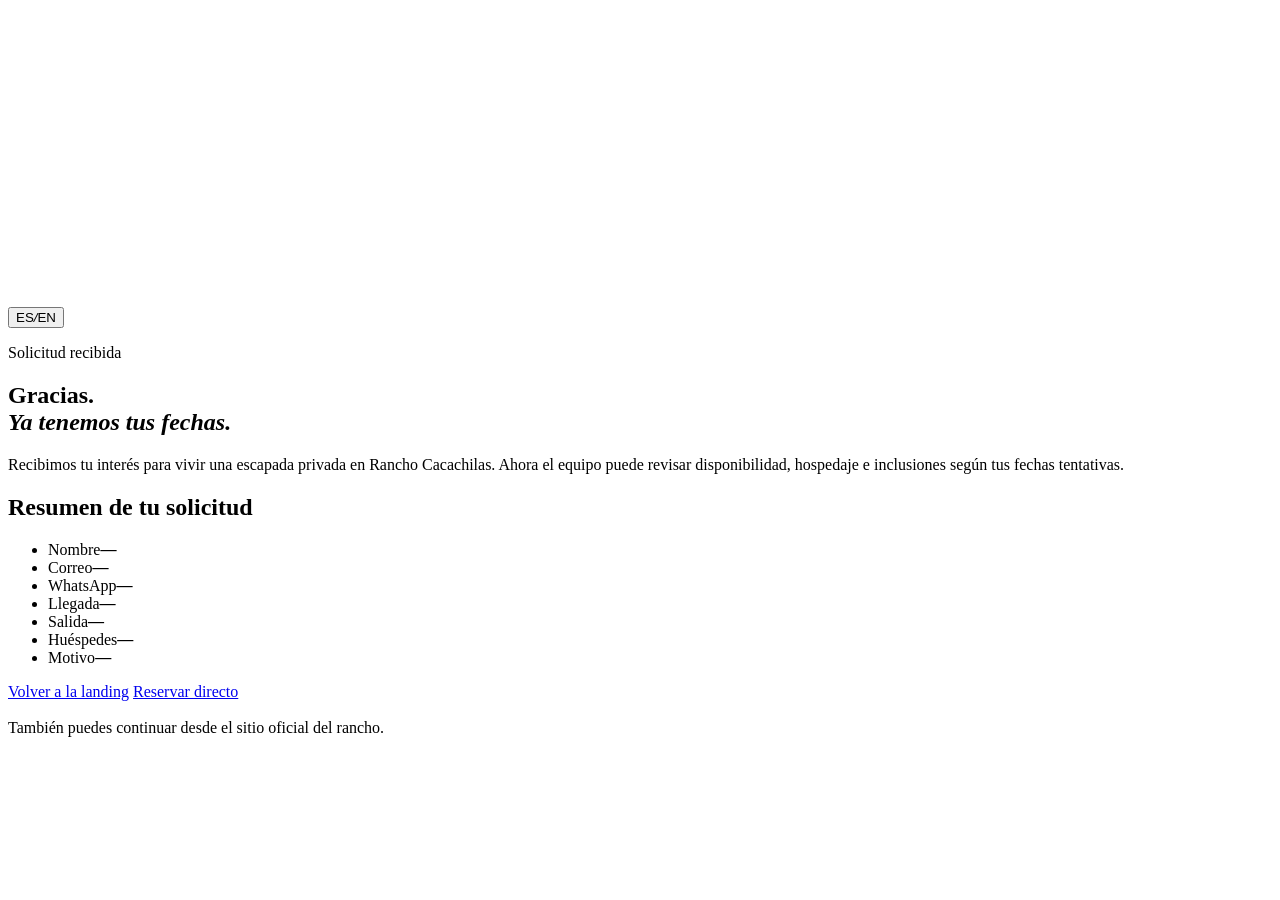
==== thankyou.html @ 883b2c85 "primera versión landing rancho cacachilas" ====
<!DOCTYPE html>
<html lang="es" data-lang="es">
<head>
  <meta charset="UTF-8" />
  <meta name="viewport" content="width=device-width, initial-scale=1.0" />
  <meta name="description" content="Gracias por solicitar disponibilidad para tu escapada en Rancho Cacachilas." />
  <title>Solicitud recibida | Rancho Cacachilas</title>
  <link rel="icon" href="assets/logo-color.svg" type="image/svg+xml" />
  <link rel="preconnect" href="https://fonts.googleapis.com" />
  <link rel="preconnect" href="https://fonts.gstatic.com" crossorigin />
  <link rel="stylesheet" href="https://fonts.googleapis.com/css2?family=Cormorant+Garamond:ital,wght@0,300;0,400;0,500;1,300;1,400&family=Cinzel:wght@400;500&family=Archivo:wght@400;500;600&display=swap" />
  <link rel="stylesheet" href="landing.css" />
</head>
<body class="ty-page">
  <div class="scroll-progress" aria-hidden="true"><span></span></div>
  <div class="cursor-dot" aria-hidden="true"></div>
  <div class="cursor-follower" aria-hidden="true"></div>
  <nav class="ty-nav" aria-label="Rancho Cacachilas">
    <a href="index.html" aria-label="Rancho Cacachilas"><img src="assets/logo-wh.svg" alt="Rancho Cacachilas" /></a>
    <button class="lang-toggle" type="button" data-lang-toggle aria-label="Cambiar idioma"><span>ES</span><i>/</i><span>EN</span></button>
  </nav>
  <main class="ty-hero">
    <div class="ty-bg" style="--bg:url('https://images.squarespace-cdn.com/content/v1/5477a99ae4b06dd3acaaf4ea/1692028775080-TD83GMRN2IYTB6SFDQ0N/Eventos-culinarios-en-Rancho-Cacachilas-Baja-California-Sur-sunset.jpg')"></div>
    <div class="container ty-grid">
      <section>
        <p class="eyebrow ty-kicker" data-i18n="ty.eyebrow">Solicitud recibida</p>
        <h1 class="ty-title" data-i18n-html="ty.title">Gracias<span data-ty-name></span>.<br><em>Ya tenemos tus fechas.</em></h1>
        <p class="ty-copy" data-i18n="ty.copy">Recibimos tu interés para vivir una escapada privada en Rancho Cacachilas. Ahora el equipo puede revisar disponibilidad, hospedaje e inclusiones según tus fechas tentativas.</p>
      </section>
      <aside class="ty-summary">
        <h2 data-i18n="ty.summary">Resumen de tu solicitud</h2>
        <ul class="ty-list">
          <li><span data-i18n="ty.name">Nombre</span><strong data-ty-field="name">—</strong></li>
          <li><span data-i18n="ty.email">Correo</span><strong data-ty-field="email">—</strong></li>
          <li><span data-i18n="ty.phone">WhatsApp</span><strong data-ty-field="phone">—</strong></li>
          <li><span data-i18n="ty.arrive">Llegada</span><strong data-ty-field="arrive">—</strong></li>
          <li><span data-i18n="ty.leave">Salida</span><strong data-ty-field="leave">—</strong></li>
          <li><span data-i18n="ty.guests">Huéspedes</span><strong data-ty-field="guests">—</strong></li>
          <li><span data-i18n="ty.intent">Motivo</span><strong data-ty-field="intent">—</strong></li>
        </ul>
        <div class="ty-actions">
          <a class="btn-submit" href="index.html#reserva" data-i18n="ty.back">Volver a la landing</a>
          <a class="btn-submit ghost" href="https://us2.cloudbeds.com/es/reservation/N766UX?currency=mxn" target="_blank" rel="noopener" data-i18n="ty.official">Reservar directo</a>
        </div>
        <p class="body-text" style="margin-top:18px;color:var(--on-light-mute);" data-i18n="ty.note">También puedes continuar desde el sitio oficial del rancho.</p>
      </aside>
    </div>
  </main>
  <script src="landing.js"></script>
</body>
</html>
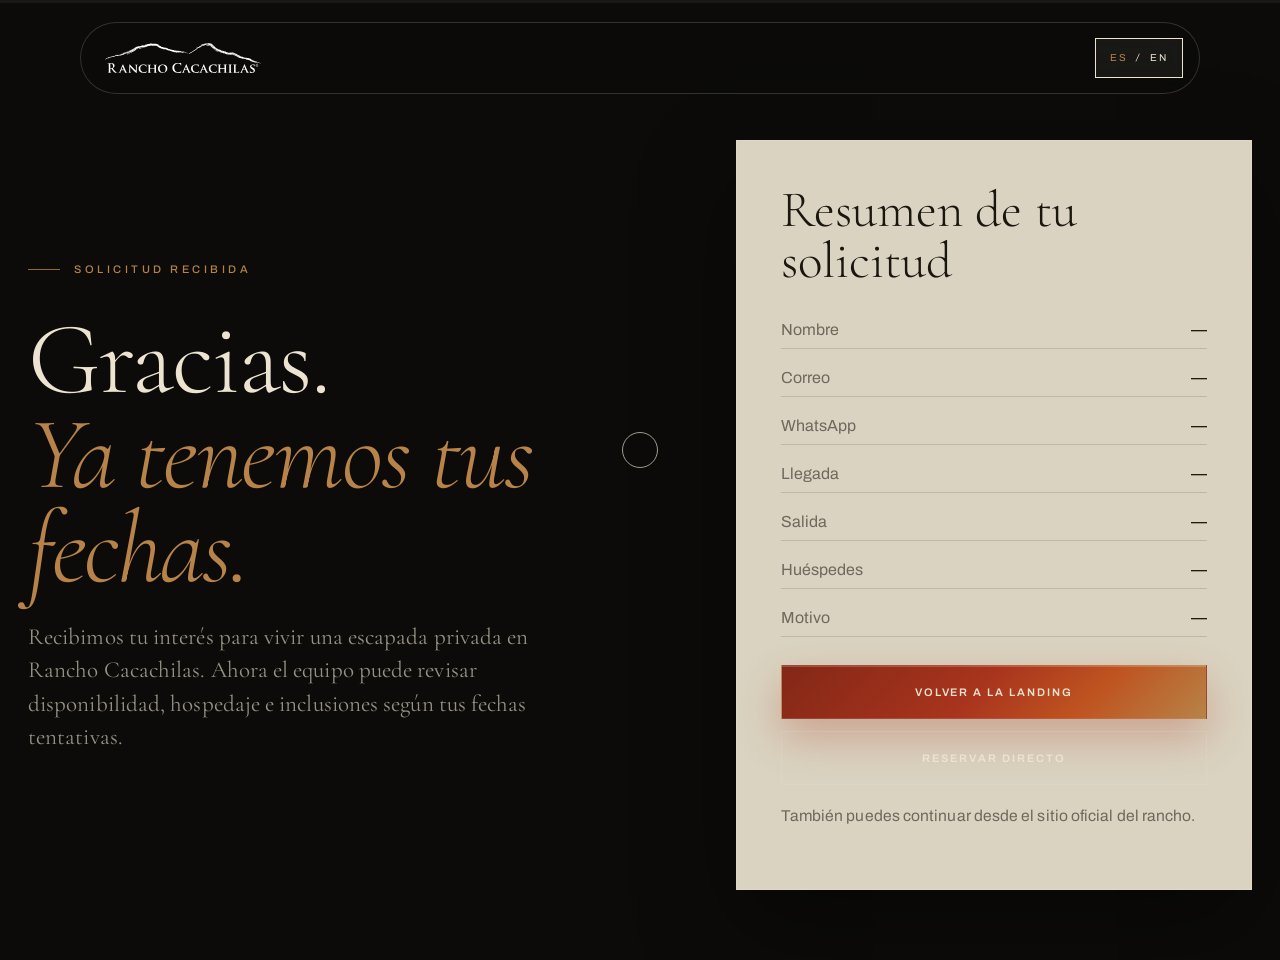
==== commit 3543912d: "cambio nombre archivo css y js" ====
--- a/thankyou.html
+++ b/thankyou.html
@@ -9,7 +9,7 @@
   <link rel="preconnect" href="https://fonts.googleapis.com" />
   <link rel="preconnect" href="https://fonts.gstatic.com" crossorigin />
   <link rel="stylesheet" href="https://fonts.googleapis.com/css2?family=Cormorant+Garamond:ital,wght@0,300;0,400;0,500;1,300;1,400&family=Cinzel:wght@400;500&family=Archivo:wght@400;500;600&display=swap" />
-  <link rel="stylesheet" href="landing.css" />
+  <link rel="stylesheet" href="styles.css" />
 </head>
 <body class="ty-page">
   <div class="scroll-progress" aria-hidden="true"><span></span></div>
@@ -46,6 +46,6 @@
       </aside>
     </div>
   </main>
-  <script src="landing.js"></script>
+  <script src="main.js"></script>
 </body>
 </html>
--- a/styles.css
+++ b/styles.css
@@ -0,0 +1,1973 @@
+/* =========================================================
+   Rancho Cacachilas — Landing v2 (cinematic minimal)
+   ========================================================= */
+
+:root {
+  --ink:            #0c0b09;
+  --ink-2:          #15130f;
+  --ink-soft:       #2a251f;
+  --paper:          #ece4d1;
+  --paper-2:        #f3ecd9;
+  --paper-soft:     #d9cfb6;
+  --clay:           #a8341d;
+  --clay-dark:      #832717;
+  --bronze:         #b78348;
+  --sand:           #c9b48a;
+
+  --on-dark:        #ece4d1;
+  --on-dark-mute:   rgba(236,228,209,.62);
+  --on-dark-faint:  rgba(236,228,209,.32);
+  --on-light:       #1a160f;
+  --on-light-mute:  rgba(26,22,15,.56);
+  --on-light-faint: rgba(26,22,15,.18);
+
+  --line-dark:      rgba(236,228,209,.18);
+  --line-light:     rgba(26,22,15,.14);
+
+  --font-display:   "Cormorant Garamond", "Trajan Pro", Georgia, serif;
+  --font-roman:     "Cinzel", "Trajan Pro", Georgia, serif;
+  --font-ui:        "Archivo", "Akzidenz Grotesk", Arial, sans-serif;
+
+  --ease:           cubic-bezier(.22,.61,.36,1);
+  --ease-out:       cubic-bezier(.16,1,.3,1);
+  --ease-cinema:    cubic-bezier(.65,0,.05,1);
+
+  --container:      min(1380px, calc(100% - 56px));
+  --container-wide: min(1620px, calc(100% - 56px));
+}
+
+/* RESET */
+* { box-sizing: border-box; }
+html { scroll-behavior: smooth; -webkit-font-smoothing: antialiased; }
+body {
+  margin: 0;
+  font-family: var(--font-ui);
+  font-weight: 400;
+  background: var(--ink);
+  color: var(--on-dark);
+  overflow-x: hidden;
+  letter-spacing: .005em;
+}
+body.menu-open { overflow: hidden; }
+img, svg { display: block; max-width: 100%; }
+a { color: inherit; text-decoration: none; }
+button { font: inherit; background: none; border: 0; color: inherit; cursor: pointer; }
+::selection { background: var(--clay); color: var(--paper); }
+
+/* CUSTOM SCROLLBARS (vertical + horizontal) */
+::-webkit-scrollbar { width: 10px; height: 10px; }
+::-webkit-scrollbar-track { background: var(--ink); }
+::-webkit-scrollbar-thumb {
+  background: linear-gradient(180deg, var(--clay-dark), var(--clay) 50%, var(--bronze));
+  border-radius: 99px;
+  border: 2px solid var(--ink);
+  box-shadow: inset 0 0 0 1px rgba(236,228,209,.06);
+}
+::-webkit-scrollbar-thumb:hover { background: linear-gradient(180deg, var(--clay), var(--bronze), var(--sand)); }
+::-webkit-scrollbar-corner { background: var(--ink); }
+html { scrollbar-color: var(--clay) var(--ink); scrollbar-width: thin; }
+
+/* SCROLL PROGRESS BAR (top) */
+.scroll-progress {
+  position: fixed;
+  inset: 0 0 auto 0;
+  height: 3px;
+  z-index: 9998;
+  background: rgba(236,228,209,.06);
+  pointer-events: none;
+}
+.scroll-progress span {
+  display: block;
+  width: 0;
+  height: 100%;
+  background: linear-gradient(90deg, var(--clay), var(--bronze), var(--sand));
+  box-shadow: 0 0 18px rgba(168,52,29,.55);
+}
+
+/* CUSTOM CURSOR */
+@media (hover: hover) and (pointer: fine) {
+  body, a, button, label, input, select, textarea { cursor: none; }
+}
+.cursor-dot,
+.cursor-follower {
+  position: fixed;
+  top: 0; left: 0;
+  pointer-events: none;
+  z-index: 9999;
+  will-change: transform;
+  transform: translate3d(-100px, -100px, 0);
+}
+.cursor-dot {
+  width: 7px; height: 7px;
+  border-radius: 50%;
+  background: var(--bronze);
+  box-shadow: 0 0 18px rgba(183,131,72,.75);
+}
+.cursor-follower {
+  width: 36px; height: 36px;
+  border: 1px solid rgba(236,228,209,.7);
+  border-radius: 50%;
+  mix-blend-mode: difference;
+  transition: width .35s var(--ease), height .35s var(--ease),
+              background .35s var(--ease), border-color .35s var(--ease),
+              border-radius .35s var(--ease);
+}
+body.cursor-active .cursor-follower {
+  width: 64px; height: 64px;
+  border-color: rgba(183,131,72,.9);
+  background: rgba(183,131,72,.10);
+}
+body.cursor-text .cursor-follower {
+  width: 14px; height: 32px;
+  border-radius: 4px;
+  background: rgba(183,131,72,.25);
+  border-color: rgba(183,131,72,.9);
+}
+@media (pointer: coarse), (hover: none) {
+  .cursor-dot, .cursor-follower { display: none; }
+  body, a, button, label, input, select, textarea { cursor: auto; }
+  button, a { cursor: pointer; }
+}
+
+.container       { width: var(--container);      margin-inline: auto; position: relative; }
+.container-wide  { width: var(--container-wide); margin-inline: auto; position: relative; }
+
+/* TYPOGRAPHY */
+.eyebrow {
+  display: inline-flex;
+  align-items: center;
+  gap: 14px;
+  font-family: var(--font-ui);
+  font-size: 11px;
+  font-weight: 500;
+  text-transform: uppercase;
+  letter-spacing: .32em;
+  color: var(--on-dark-mute);
+}
+.eyebrow::before {
+  content: "";
+  width: 32px;
+  height: 1px;
+  background: currentColor;
+  opacity: .8;
+}
+.on-light .eyebrow { color: var(--on-light-mute); }
+
+.display-1, .display-2, .display-3 {
+  font-family: var(--font-display);
+  font-weight: 300;
+  letter-spacing: -.018em;
+  margin: 0;
+  text-wrap: balance;
+}
+.display-1 { font-size: clamp(3.4rem, 8.2vw, 9.5rem); line-height: .92; }
+.display-2 { font-size: clamp(2.6rem, 5.6vw, 6.2rem); line-height: .96; }
+.display-3 { font-size: clamp(1.9rem, 3.2vw, 3.4rem); line-height: 1.06; }
+.display-1 em, .display-2 em, .display-3 em {
+  font-style: italic;
+  font-weight: 400;
+  color: var(--bronze);
+}
+.on-light .display-1 em,
+.on-light .display-2 em,
+.on-light .display-3 em { color: var(--clay); }
+
+.lead {
+  font-family: var(--font-display);
+  font-style: italic;
+  font-weight: 300;
+  font-size: clamp(1.15rem, 1.6vw, 1.45rem);
+  line-height: 1.5;
+  color: var(--on-dark-mute);
+  max-width: 52ch;
+}
+.on-light .lead { color: var(--on-light-mute); }
+
+.body-text {
+  font-family: var(--font-ui);
+  font-size: .98rem;
+  line-height: 1.65;
+  color: var(--on-dark-mute);
+  max-width: 56ch;
+}
+.on-light .body-text { color: var(--on-light-mute); }
+
+/* SECTIONS */
+section { position: relative; }
+.on-light { background: var(--paper); color: var(--on-light); }
+.on-light-2 { background: var(--paper-2); color: var(--on-light); }
+.on-dark { background: var(--ink); color: var(--on-dark); }
+
+.section-pad-xl { padding: clamp(120px, 14vw, 200px) 0; }
+.section-pad-l  { padding: clamp(90px, 10vw, 150px) 0; }
+.section-pad    { padding: clamp(70px, 8vw, 120px) 0; }
+
+/* NAVIGATION — Pill floating (preserved from original) */
+.nav {
+  position: fixed;
+  left: 50%;
+  top: 22px;
+  width: min(1380px, calc(100% - 28px));
+  height: 72px;
+  transform: translateX(-50%);
+  z-index: 100;
+  display: grid;
+  grid-template-columns: auto 1fr auto;
+  align-items: center;
+  gap: 20px;
+  padding: 12px 14px 12px 26px;
+  border: 1px solid rgba(236,228,209,.22);
+  background: rgba(12,11,9,.32);
+  backdrop-filter: blur(22px) saturate(130%);
+  -webkit-backdrop-filter: blur(22px) saturate(130%);
+  box-shadow: 0 22px 60px rgba(12,11,9,.35);
+  color: var(--paper);
+  transition: top .45s var(--ease), height .45s var(--ease), background .45s var(--ease),
+              border-color .45s var(--ease), box-shadow .45s var(--ease), color .45s var(--ease),
+              width .45s var(--ease);
+}
+.nav.is-scrolled {
+  top: 12px;
+  height: 60px;
+  width: min(1180px, calc(100% - 28px));
+  background: rgba(12,11,9,.82);
+  border-color: rgba(236,228,209,.16);
+  box-shadow: 0 26px 70px rgba(12,11,9,.5);
+}
+.nav.is-light:not(.is-scrolled) {
+  background: rgba(242,236,217,.62);
+  border-color: rgba(26,22,15,.14);
+  color: var(--on-light);
+}
+.nav.is-light.is-scrolled {
+  background: rgba(242,236,217,.88);
+  color: var(--on-light);
+  border-color: rgba(26,22,15,.1);
+}
+
+.nav-brand {
+  justify-self: start;
+  display: inline-flex;
+  align-items: center;
+  gap: 14px;
+}
+.nav-brand img { width: 156px; height: auto; transition: width .45s var(--ease), filter .45s var(--ease); }
+.nav.is-scrolled .nav-brand img { width: 130px; }
+.nav.is-light:not(.is-scrolled) .nav-brand img { filter: brightness(0) saturate(100%); }
+
+.nav-links {
+  justify-self: center;
+  display: flex;
+  align-items: center;
+  gap: 34px;
+  font-family: var(--font-ui);
+  font-size: 11px;
+  font-weight: 500;
+  text-transform: uppercase;
+  letter-spacing: .26em;
+}
+.nav-links a { position: relative; padding: 6px 0; opacity: .84; transition: opacity .3s var(--ease), color .3s var(--ease); }
+.nav-links a::after {
+  content: "";
+  position: absolute;
+  left: 0; right: 0; bottom: 0;
+  height: 1px;
+  background: currentColor;
+  transform: scaleX(0);
+  transform-origin: left;
+  transition: transform .5s var(--ease-out);
+}
+.nav-links a:hover { opacity: 1; }
+.nav-links a:hover::after { transform: scaleX(1); }
+
+.nav-cta {
+  justify-self: end;
+  display: inline-flex;
+  align-items: center;
+  gap: 10px;
+  height: 44px;
+  padding: 0 22px;
+  font-size: 10.5px;
+  font-weight: 500;
+  text-transform: uppercase;
+  letter-spacing: .26em;
+  border-radius: 999px;
+  background: var(--clay);
+  color: var(--paper);
+  border: 1px solid var(--clay);
+  transition: background .35s var(--ease), border-color .35s var(--ease), transform .35s var(--spring, var(--ease));
+}
+.nav-cta:hover { background: var(--clay-dark); border-color: var(--clay-dark); transform: translateY(-2px); }
+.nav.is-light:not(.is-scrolled) .nav-cta { background: var(--ink); border-color: var(--ink); color: var(--paper); }
+.nav.is-light:not(.is-scrolled) .nav-cta:hover { background: var(--clay); border-color: var(--clay); }
+
+.nav-toggle { display: none; }
+
+/* HERO */
+.hero {
+  position: relative;
+  height: 100svh;
+  min-height: 720px;
+  overflow: hidden;
+  background: var(--ink);
+  color: var(--on-dark);
+  isolation: isolate;
+}
+.hero-slides { position: absolute; inset: 0; z-index: 0; }
+.hero-slide {
+  position: absolute;
+  inset: 0;
+  opacity: 0;
+  transition: opacity 1.6s var(--ease-cinema);
+  will-change: opacity;
+}
+.hero-slide.is-active { opacity: 1; }
+.hero-slide-img {
+  position: absolute;
+  inset: -8% -4%;
+  background-image: var(--bg);
+  background-size: cover;
+  background-position: center;
+  transform: scale(1.05);
+  transition: transform 14s linear;
+  will-change: transform;
+}
+.hero-slide.is-active .hero-slide-img { transform: scale(1.18); }
+
+.hero-vignette {
+  position: absolute;
+  inset: 0;
+  z-index: 1;
+  pointer-events: none;
+  background:
+    linear-gradient(180deg, rgba(12,11,9,.55) 0%, rgba(12,11,9,.12) 20%, rgba(12,11,9,.04) 50%, rgba(12,11,9,.55) 90%, rgba(12,11,9,.82) 100%),
+    linear-gradient(90deg, rgba(12,11,9,.42) 0%, rgba(12,11,9,0) 50%, rgba(12,11,9,.32) 100%);
+}
+.hero-grain {
+  position: absolute;
+  inset: 0;
+  z-index: 2;
+  pointer-events: none;
+  opacity: .06;
+  mix-blend-mode: overlay;
+  background-image: url("data:image/svg+xml;utf8,<svg xmlns='http://www.w3.org/2000/svg' width='240' height='240'><filter id='n'><feTurbulence type='fractalNoise' baseFrequency='.9' numOctaves='2' stitchTiles='stitch'/></filter><rect width='100%25' height='100%25' filter='url(%23n)'/></svg>");
+}
+
+.hero-content {
+  position: relative;
+  z-index: 3;
+  height: 100%;
+  display: grid;
+  grid-template-rows: 1fr auto auto;
+  padding: clamp(120px, 12vw, 180px) clamp(32px, 5vw, 80px) clamp(70px, 7vw, 120px);
+}
+
+.hero-top {
+  display: flex;
+  align-items: flex-start;
+  justify-content: space-between;
+  gap: 24px;
+}
+.hero-mark {
+  font-family: var(--font-ui);
+  font-size: 11px;
+  text-transform: uppercase;
+  letter-spacing: .32em;
+  color: var(--on-dark-mute);
+  display: flex;
+  flex-direction: column;
+  gap: 4px;
+}
+.hero-mark strong { color: var(--paper); font-weight: 500; letter-spacing: .26em; }
+
+.hero-title-stack {
+  position: relative;
+  align-self: end;
+}
+.hero-title {
+  position: relative;
+  font-family: var(--font-display);
+  font-weight: 300;
+  font-size: clamp(3.4rem, 10vw, 11rem);
+  line-height: .9;
+  letter-spacing: -.022em;
+  margin: 0;
+  text-wrap: balance;
+  color: var(--paper);
+  min-height: 1.8em;
+}
+.hero-title-slide {
+  position: absolute;
+  inset: 0;
+  opacity: 0;
+  transform: translateY(28px);
+  filter: blur(8px);
+  transition: opacity 1.1s var(--ease-out), transform 1.1s var(--ease-out), filter 1.1s var(--ease-out);
+  pointer-events: none;
+}
+.hero-title-slide.is-active {
+  opacity: 1;
+  transform: translateY(0);
+  filter: blur(0);
+}
+.hero-title em { font-style: italic; font-weight: 400; color: var(--bronze); }
+
+.hero-bottom {
+  display: grid;
+  grid-template-columns: 1fr auto;
+  align-items: end;
+  gap: clamp(32px, 5vw, 80px);
+  padding-top: 56px;
+  border-top: 1px solid var(--line-dark);
+}
+
+.hero-meta {
+  display: flex;
+  align-items: center;
+  gap: 18px;
+}
+.hero-counter {
+  font-family: var(--font-display);
+  font-size: clamp(2.4rem, 3.6vw, 3.8rem);
+  font-weight: 300;
+  line-height: 1;
+  color: var(--paper);
+  font-variant-numeric: tabular-nums;
+  letter-spacing: -.02em;
+}
+.hero-counter sub {
+  font-size: .42em;
+  vertical-align: baseline;
+  color: var(--on-dark-faint);
+  margin-left: 6px;
+  letter-spacing: 0;
+}
+.hero-progress {
+  width: 90px;
+  height: 1px;
+  background: var(--line-dark);
+  position: relative;
+  overflow: hidden;
+}
+.hero-progress span {
+  position: absolute;
+  inset: 0;
+  background: var(--paper);
+  transform: scaleX(0);
+  transform-origin: left;
+  animation: heroProgress 6.8s linear infinite;
+}
+.hero-progress.is-paused span { animation-play-state: paused; }
+@keyframes heroProgress { from { transform: scaleX(0); } to { transform: scaleX(1); } }
+
+.hero-thumbs {
+  position: absolute;
+  right: clamp(28px, 4vw, 64px);
+  top: 50%;
+  transform: translateY(-50%);
+  z-index: 4;
+  display: flex;
+  flex-direction: column;
+  gap: 14px;
+}
+.hero-thumb {
+  display: grid;
+  grid-template-columns: 32px 72px 1fr;
+  align-items: center;
+  gap: 16px;
+  padding: 10px 8px;
+  border-right: 1px solid var(--line-dark);
+  text-align: right;
+  position: relative;
+  transition: border-color .4s var(--ease);
+}
+.hero-thumb::after {
+  content: "";
+  position: absolute;
+  right: -1px; top: 0; bottom: 0;
+  width: 1px;
+  background: var(--paper);
+  transform: scaleY(0);
+  transform-origin: top;
+  transition: transform .6s var(--ease-out);
+}
+.hero-thumb.is-active::after { transform: scaleY(1); }
+.hero-thumb-num {
+  font-family: var(--font-display);
+  font-size: 1.05rem;
+  color: var(--on-dark-faint);
+  transition: color .4s var(--ease);
+  font-variant-numeric: tabular-nums;
+}
+.hero-thumb.is-active .hero-thumb-num { color: var(--paper); }
+.hero-thumb-title {
+  font-family: var(--font-ui);
+  font-size: 11px;
+  font-weight: 500;
+  text-transform: uppercase;
+  letter-spacing: .22em;
+  color: var(--on-dark-mute);
+  transition: color .4s var(--ease);
+  text-align: right;
+}
+.hero-thumb.is-active .hero-thumb-title { color: var(--paper); }
+.hero-thumb-img {
+  width: 72px;
+  height: 96px;
+  background-image: var(--bg);
+  background-size: cover;
+  background-position: center;
+  filter: grayscale(.6) brightness(.7);
+  transition: filter .5s var(--ease), transform .5s var(--ease);
+}
+.hero-thumb.is-active .hero-thumb-img { filter: grayscale(0) brightness(.95); transform: scale(1.04); }
+.hero-thumb:hover .hero-thumb-img { filter: grayscale(.2) brightness(.95); }
+
+.hero-scroll {
+  position: absolute;
+  left: clamp(28px, 4vw, 64px);
+  bottom: clamp(28px, 4vw, 60px);
+  z-index: 4;
+  display: inline-flex;
+  flex-direction: column;
+  align-items: center;
+  gap: 14px;
+  font-size: 10px;
+  text-transform: uppercase;
+  letter-spacing: .32em;
+  color: var(--on-dark-mute);
+  writing-mode: vertical-rl;
+  transform: rotate(180deg);
+}
+.hero-scroll::after {
+  content: "";
+  display: block;
+  width: 1px;
+  height: 60px;
+  background: linear-gradient(to bottom, transparent, var(--paper));
+  animation: scrollLine 2s ease-in-out infinite;
+}
+@keyframes scrollLine {
+  0%   { transform: scaleY(.2); transform-origin: top;    opacity: .4; }
+  50%  { transform: scaleY(1);  transform-origin: top;    opacity: 1; }
+  51%  { transform: scaleY(1);  transform-origin: bottom; opacity: 1; }
+  100% { transform: scaleY(.2); transform-origin: bottom; opacity: .4; }
+}
+
+/* CINEMATIC INTRO MARQUEE */
+.cinemark {
+  background: var(--ink);
+  color: var(--on-dark);
+  border-top: 1px solid var(--line-dark);
+  border-bottom: 1px solid var(--line-dark);
+  overflow: hidden;
+}
+.cinemark-track {
+  display: flex;
+  align-items: center;
+  gap: 64px;
+  padding: 24px 0;
+  width: max-content;
+  animation: cinemarkMove 42s linear infinite;
+}
+.cinemark-track span {
+  font-family: var(--font-display);
+  font-style: italic;
+  font-weight: 300;
+  font-size: clamp(1.5rem, 3vw, 2.6rem);
+  letter-spacing: -.01em;
+  white-space: nowrap;
+  color: var(--paper);
+}
+.cinemark-track i {
+  display: inline-block;
+  width: 6px;
+  height: 6px;
+  background: var(--bronze);
+  border-radius: 50%;
+  vertical-align: middle;
+}
+@keyframes cinemarkMove { to { transform: translateX(-50%); } }
+
+/* INTRO — editorial split */
+.intro { position: relative; }
+.intro-grid {
+  display: grid;
+  grid-template-columns: 1fr 1.1fr;
+  gap: clamp(48px, 7vw, 120px);
+  align-items: end;
+}
+.intro-copy { padding-bottom: 32px; }
+.intro-copy .body-text { margin-top: 36px; }
+
+.intro-img-stack {
+  position: relative;
+  aspect-ratio: 4/5;
+}
+.intro-img {
+  position: absolute;
+  inset: 0;
+  overflow: hidden;
+}
+.intro-img img {
+  width: 100%; height: 100%;
+  object-fit: cover;
+  transition: transform 1.6s var(--ease);
+}
+.intro-img--main { inset: 0 18% 0 0; }
+.intro-img--accent {
+  inset: 22% 0 18% auto;
+  width: 42%;
+  aspect-ratio: 3/4;
+  z-index: 2;
+}
+.intro-tag {
+  position: absolute;
+  left: -18px;
+  bottom: 32px;
+  z-index: 3;
+  display: flex;
+  flex-direction: column;
+  gap: 6px;
+  padding: 14px 18px;
+  background: var(--paper);
+  color: var(--on-light);
+  font-family: var(--font-ui);
+  font-size: 10.5px;
+  text-transform: uppercase;
+  letter-spacing: .26em;
+}
+.intro-tag strong { font-family: var(--font-display); font-style: italic; font-weight: 400; font-size: 1.2rem; letter-spacing: 0; color: var(--clay); text-transform: none; }
+
+/* MANIFESTO — three rows */
+.manifesto-list {
+  display: grid;
+  gap: 0;
+  margin-top: clamp(48px, 6vw, 90px);
+  border-top: 1px solid var(--line-light);
+}
+.on-dark .manifesto-list { border-top-color: var(--line-dark); }
+.manifesto-row {
+  display: grid;
+  grid-template-columns: 80px 1fr 1.4fr;
+  gap: clamp(24px, 4vw, 64px);
+  padding: clamp(36px, 5vw, 64px) 0;
+  border-bottom: 1px solid var(--line-light);
+  align-items: start;
+}
+.on-dark .manifesto-row { border-bottom-color: var(--line-dark); }
+.manifesto-num {
+  font-family: var(--font-display);
+  font-weight: 300;
+  font-size: 1.2rem;
+  color: var(--on-light-mute);
+  font-variant-numeric: tabular-nums;
+  padding-top: 6px;
+}
+.on-dark .manifesto-num { color: var(--on-dark-mute); }
+.manifesto-title {
+  font-family: var(--font-display);
+  font-weight: 300;
+  font-size: clamp(1.5rem, 2.6vw, 2.6rem);
+  line-height: 1.06;
+  letter-spacing: -.018em;
+  margin: 0;
+}
+.manifesto-title em { font-style: italic; color: var(--clay); }
+.on-dark .manifesto-title em { color: var(--bronze); }
+.manifesto-body {
+  font-size: 1rem;
+  line-height: 1.66;
+  color: var(--on-light-mute);
+  max-width: 56ch;
+  margin: 0;
+}
+.on-dark .manifesto-body { color: var(--on-dark-mute); }
+
+/* SPLIT EDITORIAL — sections with image + copy alternating */
+.edit-split {
+  display: grid;
+  grid-template-columns: 1.05fr 1fr;
+  gap: clamp(48px, 7vw, 120px);
+  align-items: center;
+}
+.edit-split.reverse { grid-template-columns: 1fr 1.05fr; direction: rtl; }
+.edit-split.reverse > * { direction: ltr; }
+.edit-figure {
+  position: relative;
+  aspect-ratio: 5/6;
+  overflow: hidden;
+}
+.edit-figure img {
+  width: 100%; height: 100%;
+  object-fit: cover;
+  will-change: transform;
+}
+.edit-figure-caption {
+  position: absolute;
+  left: 18px;
+  bottom: 18px;
+  z-index: 2;
+  font-family: var(--font-ui);
+  font-size: 10px;
+  text-transform: uppercase;
+  letter-spacing: .3em;
+  color: var(--paper);
+  padding: 8px 12px;
+  background: rgba(12,11,9,.5);
+  backdrop-filter: blur(6px);
+}
+.edit-copy h2 { margin: 22px 0 28px; }
+.edit-copy .body-text { margin-bottom: 36px; }
+
+.edit-meta {
+  display: grid;
+  grid-template-columns: repeat(3, 1fr);
+  gap: 28px;
+  margin-top: 32px;
+  padding-top: 32px;
+  border-top: 1px solid var(--line-light);
+}
+.on-dark .edit-meta { border-top-color: var(--line-dark); }
+.edit-meta-num {
+  font-family: var(--font-display);
+  font-weight: 300;
+  font-size: clamp(2rem, 3.6vw, 3.4rem);
+  line-height: 1;
+  color: var(--on-light);
+  letter-spacing: -.02em;
+}
+.on-dark .edit-meta-num { color: var(--paper); }
+.edit-meta-num em { font-style: italic; color: var(--clay); }
+.on-dark .edit-meta-num em { color: var(--bronze); }
+.edit-meta-label {
+  display: block;
+  margin-top: 10px;
+  font-size: 10.5px;
+  text-transform: uppercase;
+  letter-spacing: .26em;
+  color: var(--on-light-mute);
+}
+.on-dark .edit-meta-label { color: var(--on-dark-mute); }
+
+/* GRID 3 — minimal cards with full-bleed imagery */
+.grid3 {
+  display: grid;
+  grid-template-columns: repeat(3, 1fr);
+  gap: clamp(16px, 1.5vw, 24px);
+  margin-top: clamp(48px, 6vw, 90px);
+}
+.grid3-item { position: relative; overflow: hidden; }
+.grid3-figure {
+  position: relative;
+  aspect-ratio: 3/4;
+  overflow: hidden;
+}
+.grid3-figure img {
+  width: 100%; height: 100%;
+  object-fit: cover;
+  transition: transform 1.4s var(--ease);
+}
+.grid3-item:hover .grid3-figure img { transform: scale(1.06); }
+.grid3-figure::after {
+  content: "";
+  position: absolute;
+  inset: 0;
+  background: linear-gradient(180deg, transparent 40%, rgba(12,11,9,.78));
+}
+.grid3-caption {
+  position: absolute;
+  z-index: 2;
+  left: 22px; right: 22px; bottom: 22px;
+  display: flex;
+  flex-direction: column;
+  gap: 8px;
+  color: var(--paper);
+}
+.grid3-caption small {
+  font-size: 10px;
+  text-transform: uppercase;
+  letter-spacing: .3em;
+  color: var(--bronze);
+}
+.grid3-caption h3 {
+  margin: 0;
+  font-family: var(--font-display);
+  font-weight: 300;
+  font-size: clamp(1.5rem, 2vw, 2rem);
+  letter-spacing: -.018em;
+  line-height: 1.05;
+}
+.grid3-caption h3 em { font-style: italic; color: var(--bronze); }
+
+/* PARALLAX BREAK */
+.break {
+  position: relative;
+  height: 100vh;
+  min-height: 600px;
+  overflow: hidden;
+  isolation: isolate;
+}
+.break-img {
+  position: absolute;
+  inset: -12% -6%;
+  background-image: var(--bg);
+  background-size: cover;
+  background-position: center;
+  will-change: transform;
+}
+.break-img::after {
+  content: "";
+  position: absolute;
+  inset: 0;
+  background: linear-gradient(180deg, rgba(12,11,9,.45) 0%, rgba(12,11,9,.18) 40%, rgba(12,11,9,.6) 100%);
+}
+.break-content {
+  position: relative;
+  z-index: 2;
+  height: 100%;
+  display: grid;
+  grid-template-rows: 1fr auto 1fr;
+  padding: clamp(48px, 5vw, 80px);
+}
+.break-quote {
+  align-self: center;
+  font-family: var(--font-display);
+  font-style: italic;
+  font-weight: 300;
+  font-size: clamp(2rem, 4.4vw, 4.6rem);
+  line-height: 1.1;
+  letter-spacing: -.012em;
+  color: var(--paper);
+  max-width: 24ch;
+  text-wrap: balance;
+}
+.break-quote::before { content: "“"; display: block; font-style: normal; font-size: 2em; line-height: .4; margin-bottom: .35em; color: var(--bronze); }
+.break-foot {
+  align-self: end;
+  display: flex;
+  align-items: end;
+  justify-content: space-between;
+  gap: 24px;
+  font-size: 10.5px;
+  text-transform: uppercase;
+  letter-spacing: .3em;
+  color: var(--on-dark-mute);
+}
+
+/* GALLERY MASONRY */
+.mosaic {
+  display: grid;
+  grid-template-columns: repeat(6, 1fr);
+  gap: 14px;
+  margin-top: clamp(48px, 6vw, 90px);
+}
+.mosaic-cell { position: relative; overflow: hidden; }
+.mosaic-cell img { width: 100%; height: 100%; object-fit: cover; transition: transform 1.6s var(--ease); }
+.mosaic-cell:hover img { transform: scale(1.05); }
+.mosaic-cell--a { grid-column: span 3; aspect-ratio: 3/2; }
+.mosaic-cell--b { grid-column: span 3; aspect-ratio: 3/2; }
+.mosaic-cell--c { grid-column: span 2; aspect-ratio: 3/4; }
+.mosaic-cell--d { grid-column: span 2; aspect-ratio: 3/4; }
+.mosaic-cell--e { grid-column: span 2; aspect-ratio: 3/4; }
+
+/* TESTIMONIAL — single editorial */
+.testimonial {
+  display: grid;
+  grid-template-columns: auto 1fr;
+  gap: clamp(36px, 5vw, 80px);
+  align-items: start;
+}
+.testimonial-q {
+  font-family: var(--font-display);
+  font-weight: 300;
+  font-size: clamp(6rem, 12vw, 12rem);
+  line-height: 1;
+  color: var(--bronze);
+}
+.testimonial-text {
+  font-family: var(--font-display);
+  font-style: italic;
+  font-weight: 300;
+  font-size: clamp(1.6rem, 3vw, 2.8rem);
+  line-height: 1.22;
+  letter-spacing: -.012em;
+  color: var(--paper);
+  text-wrap: balance;
+  max-width: 36ch;
+}
+.testimonial-author {
+  margin-top: 36px;
+  display: flex;
+  align-items: center;
+  gap: 14px;
+  font-size: 11px;
+  text-transform: uppercase;
+  letter-spacing: .3em;
+  color: var(--on-dark-mute);
+}
+.testimonial-author::before { content:""; width: 28px; height: 1px; background: currentColor; }
+
+/* FAQ */
+.faq-grid {
+  display: grid;
+  grid-template-columns: 1fr 1.6fr;
+  gap: clamp(48px, 6vw, 100px);
+  align-items: start;
+}
+.faq-list {
+  display: grid;
+  gap: 0;
+  border-top: 1px solid var(--line-light);
+}
+.on-dark .faq-list { border-top-color: var(--line-dark); }
+.faq-item { border-bottom: 1px solid var(--line-light); }
+.on-dark .faq-item { border-bottom-color: var(--line-dark); }
+.faq-q {
+  width: 100%;
+  display: flex;
+  align-items: flex-start;
+  justify-content: space-between;
+  gap: 24px;
+  padding: 28px 0;
+  text-align: left;
+  font-family: var(--font-display);
+  font-weight: 300;
+  font-size: clamp(1.2rem, 1.8vw, 1.7rem);
+  line-height: 1.2;
+  letter-spacing: -.012em;
+  transition: color .3s var(--ease);
+}
+.faq-q:hover { color: var(--clay); }
+.on-dark .faq-q:hover { color: var(--bronze); }
+.faq-icon {
+  position: relative;
+  flex: 0 0 auto;
+  width: 32px;
+  height: 32px;
+  border: 1px solid currentColor;
+  border-radius: 999px;
+  margin-top: 4px;
+  opacity: .6;
+  transition: opacity .3s, transform .4s var(--ease);
+}
+.faq-icon::before, .faq-icon::after {
+  content: "";
+  position: absolute;
+  left: 50%; top: 50%;
+  width: 11px; height: 1px;
+  background: currentColor;
+  transform: translate(-50%, -50%);
+  transition: transform .4s var(--ease);
+}
+.faq-icon::after { transform: translate(-50%, -50%) rotate(90deg); }
+.faq-item.is-open .faq-icon { opacity: 1; transform: rotate(45deg); }
+.faq-panel {
+  max-height: 0;
+  overflow: hidden;
+  opacity: 0;
+  transition: max-height .55s var(--ease), opacity .45s var(--ease), padding .45s var(--ease);
+}
+.faq-panel-inner { padding: 0 0 32px; max-width: 64ch; font-size: 1rem; line-height: 1.65; color: var(--on-light-mute); }
+.on-dark .faq-panel-inner { color: var(--on-dark-mute); }
+.faq-item.is-open .faq-panel { max-height: 360px; opacity: 1; }
+
+/* FORM SECTION — dramatic, brand-led card */
+.form-section { position: relative; isolation: isolate; }
+.form-section::before {
+  content: "";
+  position: absolute;
+  inset: 0;
+  background:
+    radial-gradient(circle at 8% 15%, rgba(168,52,29,.18), transparent 42%),
+    radial-gradient(circle at 92% 85%, rgba(183,131,72,.14), transparent 38%);
+  pointer-events: none;
+  z-index: 0;
+}
+.form-section > .container { position: relative; z-index: 1; }
+
+.form-grid {
+  display: grid;
+  grid-template-columns: 1fr 1.15fr;
+  gap: clamp(48px, 6vw, 100px);
+  align-items: start;
+}
+.form-copy { position: sticky; top: 110px; }
+.form-trust {
+  margin-top: 40px;
+  display: grid;
+  gap: 14px;
+  padding-top: 32px;
+  border-top: 1px solid var(--line-dark);
+}
+.form-trust span {
+  display: inline-flex;
+  align-items: center;
+  gap: 14px;
+  font-size: 11px;
+  text-transform: uppercase;
+  letter-spacing: .26em;
+  color: var(--on-dark-mute);
+}
+.form-trust span::before { content: ""; width: 22px; height: 1px; background: var(--bronze); }
+
+/* FORM CARD — the cream paper that pops against ink */
+.form-card {
+  position: relative;
+  background: var(--paper);
+  color: var(--on-light);
+  padding: clamp(34px, 4vw, 56px);
+  display: grid;
+  gap: 22px;
+  border: 1px solid rgba(26,22,15,.08);
+  box-shadow:
+    0 50px 110px rgba(12,11,9,.55),
+    0 2px 0 0 rgba(168,52,29,.0);
+  isolation: isolate;
+  overflow: hidden;
+}
+.form-card::before {
+  content: "";
+  position: absolute;
+  inset: 0 0 auto 0;
+  height: 4px;
+  background: linear-gradient(90deg, var(--clay) 0%, var(--clay) 28%, var(--bronze) 28%, var(--bronze) 42%, transparent 42%);
+  z-index: 1;
+}
+.form-card::after {
+  content: "";
+  position: absolute;
+  right: -12%;
+  bottom: -18%;
+  width: 320px;
+  height: 320px;
+  border: 1px solid rgba(168,52,29,.16);
+  border-radius: 50%;
+  pointer-events: none;
+  z-index: 0;
+}
+.form-card-head {
+  display: flex;
+  align-items: center;
+  justify-content: space-between;
+  gap: 18px;
+  padding-bottom: 8px;
+  font-size: 10.5px;
+  text-transform: uppercase;
+  letter-spacing: .28em;
+  color: var(--on-light-mute);
+  position: relative;
+  z-index: 2;
+}
+.form-card-tag {
+  display: inline-flex;
+  align-items: center;
+  gap: 12px;
+  color: var(--clay);
+  font-weight: 600;
+}
+.form-card-tag::before { content: ""; width: 20px; height: 1px; background: currentColor; }
+.form-card-num {
+  font-family: var(--font-display);
+  font-style: italic;
+  font-weight: 400;
+  font-size: 1.05rem;
+  color: var(--on-light);
+  letter-spacing: 0;
+  text-transform: none;
+}
+.form-card .form-row { position: relative; z-index: 2; }
+.form-card label {
+  font-family: var(--font-ui);
+  font-size: 10.5px;
+  font-weight: 600;
+  text-transform: uppercase;
+  letter-spacing: .28em;
+  color: var(--on-light-mute);
+}
+.form-card input,
+.form-card select {
+  width: 100%;
+  background: transparent;
+  border: 0;
+  border-bottom: 1px solid rgba(26,22,15,.16);
+  padding: 14px 4px;
+  font-family: var(--font-display);
+  font-weight: 400;
+  font-size: 1.2rem;
+  color: var(--on-light);
+  outline: none;
+  transition: border-color .3s var(--ease), background .3s var(--ease), padding .3s var(--ease);
+  font-variant-numeric: tabular-nums;
+}
+.form-card input:hover, .form-card select:hover {
+  background: linear-gradient(180deg, transparent 60%, rgba(168,52,29,.05) 100%);
+  padding-left: 10px;
+}
+.form-card input:focus, .form-card select:focus {
+  border-bottom-color: var(--clay);
+  padding-left: 10px;
+}
+.form-card .checkbox-row { color: var(--on-light-mute); }
+.form-card .checkbox-row input { accent-color: var(--clay); }
+
+.form-card .btn-submit {
+  margin-top: 10px;
+  width: 100%;
+  background: var(--ink);
+  color: var(--paper);
+  border: 0;
+  padding: 26px 32px;
+  display: inline-flex;
+  align-items: center;
+  justify-content: space-between;
+  font-family: var(--font-ui);
+  font-size: 11.5px;
+  font-weight: 600;
+  text-transform: uppercase;
+  letter-spacing: .3em;
+  cursor: pointer;
+  position: relative;
+  z-index: 2;
+  overflow: hidden;
+  transition: color .35s var(--ease), letter-spacing .35s var(--ease);
+}
+.form-card .btn-submit::before {
+  content: "";
+  position: absolute;
+  inset: 0;
+  background: var(--clay);
+  transform: translateY(101%);
+  transition: transform .55s var(--ease-cinema);
+  z-index: -1;
+}
+.form-card .btn-submit:hover { letter-spacing: .34em; }
+.form-card .btn-submit:hover::before { transform: translateY(0); }
+.form-card .btn-submit svg { width: 22px; height: 14px; transition: transform .4s var(--ease); }
+.form-card .btn-submit:hover svg { transform: translateX(6px); }
+
+.form-card .form-note {
+  margin: 0;
+  font-size: 11px;
+  letter-spacing: .14em;
+  color: var(--on-light-mute);
+  text-align: center;
+  position: relative;
+  z-index: 2;
+}
+
+/* ============================================================
+   POPUP — scroll-triggered reservation modal
+   ============================================================ */
+.popup {
+  position: fixed;
+  inset: 0;
+  z-index: 9996;
+  display: grid;
+  place-items: center;
+  padding: clamp(16px, 3vw, 36px);
+  pointer-events: none;
+  opacity: 0;
+  transition: opacity .45s var(--ease);
+}
+.popup.is-open { opacity: 1; pointer-events: auto; }
+.popup-overlay {
+  position: absolute;
+  inset: 0;
+  background: rgba(12,11,9,.82);
+  backdrop-filter: blur(14px) saturate(140%);
+  -webkit-backdrop-filter: blur(14px) saturate(140%);
+}
+.popup-card {
+  position: relative;
+  width: min(960px, 100%);
+  max-height: 92vh;
+  display: grid;
+  grid-template-columns: 5fr 6fr;
+  background: var(--paper);
+  color: var(--on-light);
+  box-shadow: 0 60px 140px rgba(12,11,9,.7);
+  border: 1px solid rgba(236,228,209,.18);
+  overflow: hidden;
+  transform: translateY(28px) scale(.96);
+  opacity: 0;
+  transition: transform .65s var(--ease-out), opacity .45s var(--ease);
+}
+.popup.is-open .popup-card { transform: translateY(0) scale(1); opacity: 1; }
+.popup-cinema {
+  position: relative;
+  min-height: 360px;
+  background: var(--ink);
+  overflow: hidden;
+}
+.popup-img {
+  position: absolute;
+  inset: 0;
+  background-image: var(--bg);
+  background-size: cover;
+  background-position: center;
+  transform: scale(1.05);
+  transition: transform 12s linear;
+}
+.popup.is-open .popup-img { transform: scale(1.16); }
+.popup-cinema::after {
+  content: "";
+  position: absolute; inset: 0;
+  background: linear-gradient(180deg, rgba(12,11,9,.2) 0%, rgba(12,11,9,.05) 30%, rgba(12,11,9,.7) 100%);
+}
+.popup-cinema-tag {
+  position: absolute;
+  left: 24px; bottom: 24px; right: 24px;
+  z-index: 2;
+  display: flex;
+  flex-direction: column;
+  gap: 6px;
+  color: var(--paper);
+}
+.popup-cinema-tag .eyebrow { color: rgba(236,228,209,.72); }
+.popup-cinema-tag strong {
+  font-family: var(--font-display);
+  font-style: italic;
+  font-weight: 400;
+  font-size: 1.6rem;
+  letter-spacing: -.012em;
+  color: var(--paper);
+}
+.popup-body {
+  position: relative;
+  padding: clamp(28px, 3.5vw, 44px);
+  display: grid;
+  gap: 18px;
+  overflow-y: auto;
+}
+.popup-body::before {
+  content: "";
+  position: absolute;
+  inset: 0 0 auto 0;
+  height: 3px;
+  background: linear-gradient(90deg, var(--clay) 0%, var(--clay) 32%, var(--bronze) 32%, var(--bronze) 46%, transparent 46%);
+}
+.popup-body .eyebrow { color: var(--clay); }
+.popup-body h3 {
+  margin: 0;
+  font-family: var(--font-display);
+  font-weight: 300;
+  font-size: clamp(1.8rem, 3vw, 2.8rem);
+  line-height: 1.02;
+  letter-spacing: -.018em;
+  color: var(--on-light);
+}
+.popup-body h3 em { font-style: italic; color: var(--clay); }
+.popup-body .body-text { color: var(--on-light-mute); font-size: .95rem; line-height: 1.6; }
+.popup-form { display: grid; gap: 16px; margin-top: 4px; }
+.popup-form label {
+  display: block;
+  font-size: 10px;
+  font-weight: 600;
+  text-transform: uppercase;
+  letter-spacing: .26em;
+  color: var(--on-light-mute);
+  margin-bottom: 4px;
+}
+.popup-form input,
+.popup-form select {
+  width: 100%;
+  background: transparent;
+  border: 0;
+  border-bottom: 1px solid rgba(26,22,15,.16);
+  padding: 10px 0;
+  font-family: var(--font-display);
+  font-size: 1.1rem;
+  color: var(--on-light);
+  outline: none;
+  transition: border-color .3s var(--ease), padding .3s var(--ease);
+}
+.popup-form input:focus, .popup-form select:focus { border-bottom-color: var(--clay); padding-left: 6px; }
+.popup-form .form-row.two { display: grid; grid-template-columns: 1fr 1fr; gap: 14px; }
+.popup-form .btn-submit {
+  margin-top: 8px;
+  width: 100%;
+  background: var(--clay);
+  color: var(--paper);
+  border: 0;
+  padding: 20px 28px;
+  display: inline-flex;
+  align-items: center;
+  justify-content: space-between;
+  font-family: var(--font-ui);
+  font-size: 11px;
+  font-weight: 600;
+  text-transform: uppercase;
+  letter-spacing: .3em;
+  cursor: pointer;
+  transition: background .35s var(--ease), letter-spacing .35s var(--ease);
+}
+.popup-form .btn-submit:hover { background: var(--clay-dark); letter-spacing: .34em; }
+.popup-form .btn-submit svg { width: 20px; height: 12px; transition: transform .35s var(--ease); }
+.popup-form .btn-submit:hover svg { transform: translateX(5px); }
+.popup-close {
+  position: absolute;
+  top: 14px; right: 14px;
+  z-index: 4;
+  width: 44px; height: 44px;
+  border-radius: 999px;
+  background: rgba(12,11,9,.85);
+  color: var(--paper);
+  border: 1px solid rgba(236,228,209,.18);
+  display: inline-flex;
+  align-items: center;
+  justify-content: center;
+  font-size: 1.4rem;
+  line-height: 1;
+  cursor: pointer;
+  transition: background .3s var(--ease), transform .35s var(--ease);
+}
+.popup-close:hover { background: var(--clay); transform: rotate(90deg); }
+
+@media (max-width: 760px) {
+  .popup-card { grid-template-columns: 1fr; max-height: 96vh; }
+  .popup-cinema { min-height: 200px; }
+  .popup-form .form-row.two { grid-template-columns: 1fr; }
+}
+
+/* CTA Banner */
+.cta-banner {
+  display: grid;
+  grid-template-columns: 1fr auto;
+  align-items: end;
+  gap: clamp(36px, 5vw, 80px);
+  padding-block: clamp(60px, 7vw, 100px);
+  border-top: 1px solid var(--line-dark);
+  border-bottom: 1px solid var(--line-dark);
+}
+
+/* FOOTER */
+.foot {
+  background: var(--ink);
+  color: var(--on-dark);
+  padding: clamp(60px, 7vw, 100px) 0 32px;
+}
+.foot-top {
+  display: grid;
+  grid-template-columns: 1.4fr 1fr 1fr 1fr;
+  gap: clamp(28px, 4vw, 64px);
+  padding-bottom: 48px;
+  border-bottom: 1px solid var(--line-dark);
+}
+.foot-logo { width: 220px; margin-bottom: 24px; }
+.foot p { color: var(--on-dark-mute); max-width: 36ch; line-height: 1.65; font-size: .95rem; }
+.foot h4 {
+  font-family: var(--font-ui);
+  font-size: 11px;
+  font-weight: 500;
+  text-transform: uppercase;
+  letter-spacing: .28em;
+  color: var(--paper);
+  margin: 0 0 18px;
+}
+.foot a { display: block; padding: 6px 0; color: var(--on-dark-mute); font-size: .95rem; transition: color .3s, transform .3s var(--ease); }
+.foot a:hover { color: var(--paper); transform: translateX(4px); }
+.foot-bottom {
+  margin-top: 28px;
+  display: flex;
+  align-items: center;
+  justify-content: space-between;
+  gap: 18px;
+  font-size: 11px;
+  text-transform: uppercase;
+  letter-spacing: .22em;
+  color: var(--on-dark-faint);
+}
+
+/* REVEAL ANIMATIONS */
+.rv {
+  opacity: 0;
+  transform: translateY(36px);
+  transition: opacity 1.1s var(--ease-out), transform 1.1s var(--ease-out);
+}
+.rv.is-in { opacity: 1; transform: translateY(0); }
+.rv.d1 { transition-delay: .08s; }
+.rv.d2 { transition-delay: .16s; }
+.rv.d3 { transition-delay: .24s; }
+.rv.d4 { transition-delay: .32s; }
+
+.rv-mask {
+  display: inline-block;
+  overflow: hidden;
+  vertical-align: bottom;
+  padding-bottom: .08em;
+}
+.rv-mask > span {
+  display: inline-block;
+  transform: translateY(110%);
+  transition: transform 1.2s var(--ease-out);
+}
+.rv-mask.is-in > span,
+.rv.is-in .rv-mask > span { transform: translateY(0); }
+.rv-mask.d1 > span { transition-delay: .1s; }
+.rv-mask.d2 > span { transition-delay: .2s; }
+.rv-mask.d3 > span { transition-delay: .3s; }
+
+/* PARALLAX HOOKS — set via JS */
+[data-parallax] { will-change: transform; }
+
+/* =========================================================
+   BOOKING BAR (Auberge-style, overlaps hero/cinemark)
+   ========================================================= */
+.bookbar {
+  position: relative;
+  z-index: 5;
+  margin-top: -42px;
+  pointer-events: none;
+}
+.bookbar .container { pointer-events: none; }
+.bookbar-card {
+  pointer-events: auto;
+  background: var(--paper);
+  color: var(--on-light);
+  display: grid;
+  grid-template-columns: 1.4fr 1fr 1fr 1fr auto;
+  align-items: stretch;
+  gap: 0;
+  border: 1px solid rgba(26,22,15,.08);
+  box-shadow: 0 36px 90px rgba(12,11,9,.55);
+  font-family: var(--font-ui);
+}
+.bookbar-eye {
+  display: flex;
+  flex-direction: column;
+  justify-content: center;
+  gap: 6px;
+  padding: 22px 28px;
+  border-right: 1px solid var(--line-light);
+  background: var(--paper-2);
+}
+.bookbar-eye .eyebrow { margin: 0; color: var(--on-light-mute); }
+.bookbar-eye strong {
+  font-family: var(--font-display);
+  font-style: italic;
+  font-weight: 400;
+  font-size: 1.25rem;
+  letter-spacing: -.01em;
+  color: var(--clay);
+}
+.bookbar-row {
+  display: flex;
+  flex-direction: column;
+  justify-content: center;
+  gap: 4px;
+  padding: 18px 22px;
+  border-right: 1px solid var(--line-light);
+  transition: background .35s var(--ease);
+}
+.bookbar-row:hover { background: var(--paper-2); }
+.bookbar-row label {
+  font-size: 10px;
+  font-weight: 500;
+  text-transform: uppercase;
+  letter-spacing: .28em;
+  color: var(--on-light-mute);
+}
+.bookbar-row input,
+.bookbar-row select {
+  width: 100%;
+  border: 0;
+  background: transparent;
+  padding: 6px 0 0;
+  font-family: var(--font-display);
+  font-weight: 400;
+  font-size: 1.1rem;
+  color: var(--on-light);
+  outline: none;
+  font-variant-numeric: tabular-nums;
+}
+.bookbar-row select { appearance: none; cursor: pointer; }
+.bookbar-row input[type="date"]::-webkit-calendar-picker-indicator { opacity: .4; cursor: pointer; }
+.bookbar-cta {
+  background: var(--ink);
+  color: var(--paper);
+  border: 0;
+  padding: 0 32px;
+  display: inline-flex;
+  align-items: center;
+  gap: 14px;
+  font-family: var(--font-ui);
+  font-size: 11px;
+  font-weight: 500;
+  text-transform: uppercase;
+  letter-spacing: .28em;
+  cursor: pointer;
+  transition: background .35s var(--ease), gap .35s var(--ease);
+}
+.bookbar-cta svg { width: 18px; height: 12px; transition: transform .35s var(--ease); }
+.bookbar-cta:hover { background: var(--clay); gap: 20px; }
+.bookbar-cta:hover svg { transform: translateX(4px); }
+
+/* =========================================================
+   FILM SECTION (Vimeo background, cinematic interlude)
+   ========================================================= */
+.film {
+  position: relative;
+  height: 100vh;
+  min-height: 680px;
+  overflow: hidden;
+  background: var(--ink);
+  isolation: isolate;
+}
+.film-wrap { position: absolute; inset: 0; overflow: hidden; }
+.film-poster {
+  position: absolute; inset: 0;
+  background-image: var(--bg);
+  background-size: cover;
+  background-position: center;
+  filter: brightness(.7);
+  z-index: 0;
+}
+.film-wrap iframe {
+  position: absolute;
+  top: 50%; left: 50%;
+  width: 100vw;
+  height: 56.25vw;        /* 16:9 of viewport width */
+  min-width: 177.78vh;    /* 16:9 of viewport height */
+  min-height: 100vh;
+  transform: translate(-50%, -50%);
+  border: 0;
+  pointer-events: none;
+  z-index: 1;
+}
+.film-overlay {
+  position: absolute; inset: 0; z-index: 2; pointer-events: none;
+  background:
+    linear-gradient(180deg, rgba(12,11,9,.55) 0%, rgba(12,11,9,.1) 35%, rgba(12,11,9,.15) 65%, rgba(12,11,9,.7) 100%),
+    linear-gradient(90deg,  rgba(12,11,9,.35) 0%, rgba(12,11,9,0) 50%, rgba(12,11,9,.25) 100%);
+}
+.film-content {
+  position: relative;
+  z-index: 3;
+  height: 100%;
+  display: grid;
+  grid-template-rows: auto 1fr auto;
+  padding: clamp(48px, 5vw, 80px);
+  color: var(--paper);
+}
+.film-top, .film-foot {
+  display: flex;
+  justify-content: space-between;
+  align-items: center;
+  gap: 24px;
+  font-size: 10.5px;
+  text-transform: uppercase;
+  letter-spacing: .28em;
+  color: var(--on-dark-mute);
+}
+.film-title {
+  align-self: end;
+  font-family: var(--font-display);
+  font-weight: 300;
+  font-size: clamp(2.8rem, 9vw, 9.5rem);
+  line-height: .92;
+  letter-spacing: -.022em;
+  color: var(--paper);
+  margin: 0;
+  text-wrap: balance;
+  max-width: 22ch;
+}
+.film-title em { font-style: italic; color: var(--bronze); }
+.film-rec {
+  display: inline-flex;
+  align-items: center;
+  gap: 10px;
+}
+.film-rec::before {
+  content: "";
+  width: 8px; height: 8px;
+  border-radius: 50%;
+  background: var(--clay);
+  box-shadow: 0 0 0 0 rgba(168,52,29,.6);
+  animation: filmRec 1.8s ease-out infinite;
+}
+@keyframes filmRec {
+  0%   { box-shadow: 0 0 0 0 rgba(168,52,29,.5); }
+  70%  { box-shadow: 0 0 0 14px rgba(168,52,29,0); }
+  100% { box-shadow: 0 0 0 0 rgba(168,52,29,0); }
+}
+
+/* =========================================================
+   ACCOLADES BAND (Auberge "as featured in")
+   ========================================================= */
+.accolades {
+  padding-block: clamp(72px, 8vw, 120px);
+  border-top: 1px solid var(--line-light);
+  border-bottom: 1px solid var(--line-light);
+  text-align: center;
+}
+.on-dark .accolades { border-color: var(--line-dark); }
+.accolades .eyebrow { margin-bottom: 44px; display: inline-flex; }
+.accolades-row {
+  display: flex;
+  align-items: center;
+  justify-content: center;
+  flex-wrap: wrap;
+  gap: 22px clamp(28px, 4vw, 56px);
+  max-width: 1100px;
+  margin: 0 auto;
+}
+.accolades-row span {
+  font-family: var(--font-display);
+  font-style: italic;
+  font-weight: 300;
+  font-size: clamp(1.35rem, 2.4vw, 2.4rem);
+  line-height: 1;
+  color: var(--on-light);
+  letter-spacing: -.012em;
+  white-space: nowrap;
+}
+.on-dark .accolades-row span { color: var(--paper); }
+.accolades-row i {
+  display: inline-block;
+  width: 5px; height: 5px;
+  border-radius: 50%;
+  background: var(--clay);
+}
+.on-dark .accolades-row i { background: var(--bronze); }
+
+/* RESPONSIVE */
+@media (max-width: 1100px) {
+  .bookbar { margin-top: -32px; }
+  .bookbar-card { grid-template-columns: 1fr 1fr; }
+  .bookbar-eye { grid-column: 1 / -1; border-right: 0; border-bottom: 1px solid var(--line-light); }
+  .bookbar-cta { grid-column: 1 / -1; padding: 22px; justify-content: center; }
+  .film-title { font-size: clamp(2.4rem, 10vw, 5rem); }
+  .hero-thumbs { display: none; }
+  .hero-content { padding-inline: 32px; }
+  .intro-grid, .edit-split, .edit-split.reverse,
+  .faq-grid, .form-grid, .cta-banner { grid-template-columns: 1fr; }
+  .edit-split.reverse { direction: ltr; }
+  .form-copy { position: static; }
+  .manifesto-row { grid-template-columns: 60px 1fr; }
+  .manifesto-body { grid-column: 2; }
+  .grid3 { grid-template-columns: 1fr 1fr; }
+  .grid3-item:last-child { grid-column: 1 / -1; }
+  .mosaic { grid-template-columns: repeat(2, 1fr); }
+  .mosaic-cell--a, .mosaic-cell--b { grid-column: span 2; aspect-ratio: 3/2; }
+  .mosaic-cell--c, .mosaic-cell--d, .mosaic-cell--e { grid-column: span 1; }
+  .foot-top { grid-template-columns: 1fr 1fr; }
+  .nav-links { display: none; }
+  .nav-toggle {
+    display: inline-flex;
+    width: 44px; height: 44px;
+    align-items: center;
+    justify-content: center;
+    border: 1px solid currentColor;
+    border-radius: 999px;
+    background: transparent;
+    color: inherit;
+    cursor: pointer;
+    position: relative;
+  }
+  .nav-toggle span { position: absolute; left: 14px; right: 14px; height: 1px; background: currentColor; transition: .3s var(--ease); }
+  .nav-toggle span:first-child { top: 18px; }
+  .nav-toggle span:last-child  { bottom: 18px; }
+  body.menu-open .nav-toggle span:first-child { top: 21px; transform: rotate(45deg); }
+  body.menu-open .nav-toggle span:last-child  { bottom: 22px; transform: rotate(-45deg); }
+  .nav { grid-template-columns: 1fr auto; }
+  .nav-cta { display: none; }
+  .mobile-menu {
+    position: fixed;
+    inset: 0;
+    z-index: 99;
+    background: var(--ink);
+    color: var(--on-dark);
+    padding: 100px clamp(28px, 5vw, 64px) 40px;
+    display: flex;
+    flex-direction: column;
+    gap: 18px;
+    opacity: 0;
+    pointer-events: none;
+    transform: translateY(-12px);
+    transition: opacity .4s var(--ease), transform .4s var(--ease);
+  }
+  body.menu-open .mobile-menu { opacity: 1; pointer-events: auto; transform: translateY(0); }
+  .mobile-menu a {
+    font-family: var(--font-display);
+    font-weight: 300;
+    font-size: clamp(2rem, 6vw, 3.4rem);
+    line-height: 1;
+    padding: 14px 0;
+    border-bottom: 1px solid var(--line-dark);
+  }
+  .mobile-menu a em { font-style: italic; color: var(--bronze); }
+}
+
+@media (max-width: 720px) {
+  :root { --container: min(100% - 32px, 1380px); --container-wide: min(100% - 32px, 1620px); }
+  .hero-bottom { grid-template-columns: 1fr; gap: 22px; }
+  .hero-title { font-size: clamp(2.6rem, 11vw, 5rem); }
+  .hero-scroll { display: none; }
+  .form-row.two { grid-template-columns: 1fr; }
+  .intro-img-stack { aspect-ratio: 3/4; }
+  .grid3 { grid-template-columns: 1fr; }
+  .grid3-item:last-child { grid-column: auto; }
+  .testimonial { grid-template-columns: 1fr; gap: 18px; }
+  .testimonial-q { font-size: 6rem; }
+  .foot-top { grid-template-columns: 1fr; }
+  .foot-bottom { flex-direction: column; align-items: flex-start; gap: 8px; }
+}
+
+@media (prefers-reduced-motion: reduce) {
+  *, *::before, *::after {
+    animation-duration: .001ms !important;
+    transition-duration: .001ms !important;
+  }
+  .rv, .rv-mask > span { opacity: 1 !important; transform: none !important; }
+}
+
+
+/* =========================================================
+   PATCH v3 — conversion, language, persistence & mobile audit
+   ========================================================= */
+.nav{
+  grid-template-columns:auto minmax(0,1fr) auto auto;
+  align-items:center;
+  padding:10px 14px 10px 22px;
+  line-height:1;
+}
+.nav-brand{height:100%;align-items:center;align-self:center;min-width:0;}
+.nav-brand img{display:block;width:154px;max-height:46px;object-fit:contain;filter:none!important;}
+.nav.is-scrolled .nav-brand img{width:132px;}
+.nav-links{align-self:center;line-height:1;}
+.nav-links a{display:inline-flex;align-items:center;min-height:36px;}
+.lang-toggle,.mobile-lang{
+  display:inline-flex;align-items:center;justify-content:center;gap:8px;border:1px solid currentColor;border-radius:999px;background:rgba(236,228,209,.06);color:inherit;height:40px;padding:0 14px;font-size:10px;text-transform:uppercase;letter-spacing:.22em;line-height:1;transition:background .35s var(--ease),transform .35s var(--ease),color .35s var(--ease),border-color .35s var(--ease);
+}
+.lang-toggle:hover,.mobile-lang:hover{background:rgba(183,131,72,.18);border-color:var(--bronze);transform:translateY(-2px);}
+.lang-toggle.is-en span:last-child,.lang-toggle:not(.is-en) span:first-child{color:var(--bronze);}
+.mobile-lang{margin-top:18px;width:max-content;color:var(--paper);}
+.nav-cta,.bookbar-cta,.btn-form,.form-card .btn-submit,.btn-submit,.calendly-btn,.btn-primary{
+  background:linear-gradient(135deg,var(--clay-dark) 0%,var(--clay) 46%,#bf5420 72%,var(--bronze) 100%)!important;
+  color:var(--paper)!important;
+  border:1px solid rgba(236,228,209,.16)!important;
+  box-shadow:0 18px 42px rgba(168,52,29,.30),inset 0 1px 0 rgba(255,255,255,.18)!important;
+}
+.nav-cta:hover,.bookbar-cta:hover,.btn-form:hover,.form-card .btn-submit:hover,.btn-submit:hover,.calendly-btn:hover,.btn-primary:hover{
+  background:linear-gradient(135deg,var(--clay) 0%,#c15122 52%,var(--bronze) 100%)!important;
+  color:var(--paper)!important;
+  box-shadow:0 24px 72px rgba(168,52,29,.45),inset 0 1px 0 rgba(255,255,255,.22)!important;
+}
+.nav.is-light:not(.is-scrolled) .nav-cta{background:linear-gradient(135deg,var(--clay-dark),var(--clay),var(--bronze))!important;color:var(--paper)!important;border-color:rgba(168,52,29,.24)!important;}
+.cta-banner-center{display:flex!important;align-items:center!important;justify-content:center!important;text-align:center;min-height:52vh;padding-block:clamp(76px,10vw,150px);}
+.cta-banner-center .cta-banner-inner{max-width:980px;margin-inline:auto;}
+.cta-banner-center .eyebrow{justify-content:center;}
+.cta-banner-center .eyebrow::before{display:inline-block;}
+.cta-banner-center .lead{margin:28px auto 0;max-width:56ch;color:var(--on-dark-mute);}
+.form-row.three{display:grid;grid-template-columns:repeat(3,1fr);gap:14px;}
+.form-actions{display:grid;grid-template-columns:1fr;gap:12px;position:relative;z-index:2;}
+.form-actions .calendly-btn{text-decoration:none;text-align:center;min-height:58px;}
+.form-card .btn-submit,.popup-form .btn-submit{width:100%;justify-content:center;min-height:58px;}
+.social-row{display:flex;flex-wrap:wrap;gap:10px;margin-top:22px;}
+.foot .social-row a{display:inline-flex;align-items:center;justify-content:center;padding:9px 13px;border:1px solid var(--line-dark);border-radius:999px;font-size:11px;text-transform:uppercase;letter-spacing:.18em;color:var(--paper);transform:none;}
+.foot .social-row a:hover{background:rgba(183,131,72,.18);transform:translateY(-2px);}
+.form-card input.is-restored,.form-card select.is-restored,.popup-form input.is-restored,.popup-form select.is-restored{border-color:rgba(183,131,72,.58);box-shadow:0 0 0 3px rgba(183,131,72,.12);}
+.form-card .form-row.three label,.popup-form .form-row.three label{white-space:nowrap;}
+.popup-card{width:min(1120px,calc(100% - 28px));}
+.popup-form .form-row.three{display:grid;grid-template-columns:repeat(3,1fr);gap:12px;}
+/* Thank you */
+.ty-page{min-height:100svh;background:var(--ink);color:var(--paper);overflow-x:hidden;}
+.ty-nav{position:fixed;top:22px;left:50%;transform:translateX(-50%);z-index:10;width:min(1120px,calc(100% - 28px));height:72px;display:flex;align-items:center;justify-content:space-between;padding:12px 16px 12px 24px;border-radius:999px;border:1px solid rgba(236,228,209,.18);background:rgba(12,11,9,.58);backdrop-filter:blur(22px);}
+.ty-nav img{width:156px;max-height:46px;object-fit:contain;}
+.ty-hero{position:relative;min-height:100svh;display:grid;align-items:center;padding:140px 0 70px;overflow:hidden;isolation:isolate;}
+.ty-bg{position:absolute;inset:-8% -4%;background-image:var(--bg);background-size:cover;background-position:center;filter:brightness(.55);z-index:-3;}
+.ty-hero::before{content:"";position:absolute;inset:0;background:linear-gradient(90deg,rgba(12,11,9,.92),rgba(12,11,9,.64),rgba(12,11,9,.22)),linear-gradient(180deg,rgba(12,11,9,.22),rgba(12,11,9,.84));z-index:-2;}
+.ty-grid{display:grid;grid-template-columns:1.1fr .9fr;gap:clamp(34px,6vw,90px);align-items:center;}
+.ty-kicker{color:var(--bronze);}
+.ty-title{font-family:var(--font-display);font-weight:300;font-size:clamp(3.2rem,8vw,8.6rem);line-height:.92;letter-spacing:-.022em;margin:26px 0 26px;}
+.ty-title em{font-style:italic;color:var(--bronze);}
+.ty-copy{font-family:var(--font-display);font-size:clamp(1.2rem,1.8vw,1.55rem);line-height:1.45;color:var(--on-dark-mute);max-width:48ch;}
+.ty-summary{background:rgba(236,228,209,.92);color:var(--on-light);border:1px solid rgba(236,228,209,.24);box-shadow:0 36px 90px rgba(0,0,0,.38);padding:clamp(24px,4vw,44px);}
+.ty-summary h2{font-family:var(--font-display);font-weight:300;font-size:clamp(2rem,4vw,3.4rem);line-height:1;margin:0 0 24px;}
+.ty-list{display:grid;gap:10px;margin:0 0 28px;padding:0;list-style:none;}
+.ty-list li{display:flex;justify-content:space-between;gap:22px;border-bottom:1px solid var(--line-light);padding:10px 0;color:var(--on-light-mute);}
+.ty-list strong{color:var(--on-light);font-weight:500;text-align:right;}
+.ty-actions{display:grid;gap:12px;}
+.ty-actions a{min-height:54px;display:inline-flex;align-items:center;justify-content:center;border-radius:999px;text-transform:uppercase;letter-spacing:.18em;font-size:11px;font-weight:600;}
+.ty-actions .ghost{border:1px solid var(--line-light);color:var(--on-light);background:transparent!important;box-shadow:none!important;}
+@media (max-width:1180px){.nav{grid-template-columns:auto 1fr auto auto}.lang-toggle{display:inline-flex}.bookbar-card{grid-template-columns:1fr 1fr}.bookbar-eye{grid-column:1/-1}.bookbar-cta{grid-column:1/-1;min-height:58px}.form-row.three,.popup-form .form-row.three{grid-template-columns:1fr 1fr 1fr}.ty-grid{grid-template-columns:1fr}.ty-summary{max-width:760px}}
+@media (max-width:1100px){.nav{height:66px}.nav-brand img{width:138px}.lang-toggle{margin-left:auto}.nav-toggle{order:5}.nav{grid-template-columns:1fr auto auto}.mobile-menu{padding-top:112px}.cta-banner-center{min-height:auto}.form-row.three,.popup-form .form-row.three{grid-template-columns:1fr}.popup-card{max-height:92vh;overflow:auto}.film-top{justify-content:flex-start}.film-foot{align-items:flex-start;flex-direction:column}}
+@media (max-width:720px){:root{--container:min(100% - 28px,1380px);--container-wide:min(100% - 28px,1620px)}.nav{top:12px;width:calc(100% - 20px);height:60px;padding:8px 10px 8px 16px}.nav-brand img{width:116px;max-height:38px}.lang-toggle{height:36px;padding:0 10px;font-size:9px;letter-spacing:.14em}.nav-toggle{width:38px;height:38px}.hero{height:auto;min-height:100svh}.hero-content{padding:110px 22px 74px;grid-template-rows:auto 1fr auto}.hero-top{display:none}.hero-title-stack{align-self:center}.hero-title{font-size:clamp(3.2rem,16vw,5.5rem);min-height:2em}.hero-bottom{padding-top:28px}.lead{font-size:1.12rem}.bookbar{margin-top:0}.bookbar .container{width:100%}.bookbar-card{border-radius:0;grid-template-columns:1fr;box-shadow:0 28px 70px rgba(12,11,9,.38)}.bookbar-eye,.bookbar-row{border-right:0;border-bottom:1px solid var(--line-light);padding:18px 22px}.bookbar-cta{padding:20px}.cinemark-track{gap:34px}.intro-grid,.edit-split,.edit-split.reverse{gap:38px}.section-pad-xl{padding:88px 0}.display-1{font-size:clamp(3rem,14vw,4.8rem)}.display-2{font-size:clamp(2.5rem,12vw,4rem)}.manifesto-row{grid-template-columns:1fr;gap:14px}.manifesto-body{grid-column:auto}.edit-meta{grid-template-columns:1fr;gap:18px}.break{height:72svh;min-height:520px}.break-foot{flex-direction:column;align-items:flex-start}.mosaic{grid-template-columns:1fr}.mosaic-cell--a,.mosaic-cell--b,.mosaic-cell--c,.mosaic-cell--d,.mosaic-cell--e{grid-column:auto;aspect-ratio:4/5}.faq-grid,.form-grid{gap:40px}.form-card{padding:24px}.popup-card{width:calc(100% - 20px);max-height:94vh}.popup-body{padding:24px}.popup-cinema{min-height:170px}.foot-top{gap:34px}.social-row{gap:8px}.foot .social-row a{font-size:10px;padding:8px 11px}.ty-nav{top:12px;width:calc(100% - 20px);height:60px}.ty-nav img{width:122px}.ty-hero{padding:110px 0 52px}.ty-title{font-size:clamp(3rem,15vw,5.2rem)}.ty-summary{padding:24px}.ty-list li{flex-direction:column;gap:4px}.ty-list strong{text-align:left}.ty-actions a{font-size:10px;letter-spacing:.12em}}
+@media (max-width:390px){.nav{gap:8px}.lang-toggle{padding:0 8px}.nav-brand img{width:104px}.hero-title{font-size:3rem}.bookbar-row input,.bookbar-row select{font-size:1rem}.form-card{padding:20px}.popup-body{padding:20px}.ty-title{font-size:2.85rem}}
+
+
+/* =========================================================
+   PATCH v4 — final form polish, icons & straight CTAs
+   ========================================================= */
+/* Form title: smaller and more balanced than global display-1 */
+.form-copy .form-title{
+  font-size:clamp(2.55rem,5.9vw,6.15rem) !important;
+  line-height:.96 !important;
+  max-width:9.5ch;
+  letter-spacing:-.018em;
+}
+.form-copy .form-title em{color:var(--bronze);font-style:italic;}
+
+/* Trust list with icons */
+.form-trust.trust-grid{
+  display:grid;
+  grid-template-columns:repeat(2,minmax(0,1fr));
+  gap:12px;
+  margin-top:34px;
+}
+.trust-item{
+  display:grid;
+  grid-template-columns:34px 1fr;
+  align-items:center;
+  gap:12px;
+  min-height:54px;
+  padding:12px 14px;
+  border:1px solid var(--line-dark);
+  background:rgba(236,228,209,.045);
+  color:var(--on-dark-mute);
+  text-align:left;
+}
+.trust-item svg{
+  width:34px;
+  height:34px;
+  padding:8px;
+  border:1px solid rgba(183,131,72,.42);
+  background:rgba(183,131,72,.10);
+  color:var(--bronze);
+  stroke:currentColor;
+  fill:none;
+  stroke-width:1.65;
+  stroke-linecap:round;
+  stroke-linejoin:round;
+}
+.trust-item span{
+  display:block;
+  font-size:10.5px;
+  line-height:1.25;
+  letter-spacing:.20em;
+  text-transform:uppercase;
+}
+.form-trust span::before{display:none!important;content:none!important;}
+
+/* Checkbox alignment fix */
+.form-card .checkbox-row,
+.popup-form .checkbox-row{
+  display:grid!important;
+  grid-template-columns:18px minmax(0,1fr);
+  align-items:start;
+  gap:12px;
+  text-align:left!important;
+  justify-content:start;
+  line-height:1.45;
+  margin-top:4px;
+  color:var(--on-light-mute);
+}
+.form-card .checkbox-row input,
+.popup-form .checkbox-row input{
+  width:16px;
+  height:16px;
+  margin:2px 0 0 0!important;
+  justify-self:start;
+  flex:none;
+  accent-color:var(--clay);
+}
+.form-card .checkbox-row span,
+.popup-form .checkbox-row span{
+  display:block;
+  text-align:left!important;
+  max-width:100%;
+}
+
+/* Social icons in footer */
+.sr-only{
+  position:absolute!important;
+  width:1px!important;
+  height:1px!important;
+  padding:0!important;
+  margin:-1px!important;
+  overflow:hidden!important;
+  clip:rect(0,0,0,0)!important;
+  white-space:nowrap!important;
+  border:0!important;
+}
+.social-row.social-icons{
+  display:flex;
+  flex-wrap:wrap;
+  gap:10px;
+  margin-top:24px;
+}
+.foot .social-row.social-icons a{
+  width:44px;
+  height:44px;
+  padding:0!important;
+  display:inline-flex;
+  align-items:center;
+  justify-content:center;
+  border:1px solid rgba(236,228,209,.22);
+  background:rgba(236,228,209,.055);
+  color:var(--paper);
+  border-radius:0!important;
+  letter-spacing:0;
+  font-size:0;
+}
+.foot .social-row.social-icons a svg{
+  width:20px;
+  height:20px;
+  stroke:currentColor;
+  fill:none;
+  stroke-width:1.7;
+  stroke-linecap:round;
+  stroke-linejoin:round;
+}
+.foot .social-row.social-icons a:first-child svg path,
+.foot .social-row.social-icons a:nth-child(3) svg path:first-child{
+  fill:currentColor;
+  stroke:none;
+}
+.foot .social-row.social-icons a:hover{
+  background:rgba(183,131,72,.18);
+  border-color:rgba(183,131,72,.58);
+  color:var(--bronze);
+  transform:translateY(-2px);
+}
+
+/* Straight buttons / CTAs */
+.nav-cta,
+.bookbar-cta,
+.btn-form,
+.form-card .btn-submit,
+.popup-form .btn-submit,
+.btn-submit,
+.calendly-btn,
+.btn-primary,
+.lang-toggle,
+.mobile-lang,
+.ty-actions a,
+.nav-toggle,
+button[type="submit"]{
+  border-radius:0!important;
+}
+
+/* Keep visual rhythm after button radius change */
+.nav-cta,.bookbar-cta,.btn-submit,.calendly-btn,.btn-primary,.btn-form{
+  letter-spacing:.24em;
+}
+
+@media (max-width:900px){
+  .form-copy .form-title{
+    font-size:clamp(2.45rem,12vw,4.6rem)!important;
+    max-width:10.5ch;
+  }
+  .form-trust.trust-grid{grid-template-columns:1fr;gap:10px;}
+}
+@media (max-width:720px){
+  .form-copy .form-title{
+    font-size:clamp(2.35rem,11vw,3.85rem)!important;
+    max-width:11ch;
+  }
+  .trust-item{grid-template-columns:32px 1fr;min-height:50px;padding:11px 12px;}
+  .trust-item svg{width:32px;height:32px;}
+  .trust-item span{font-size:9.8px;letter-spacing:.16em;}
+  .foot .social-row.social-icons a{width:42px;height:42px;}
+}
